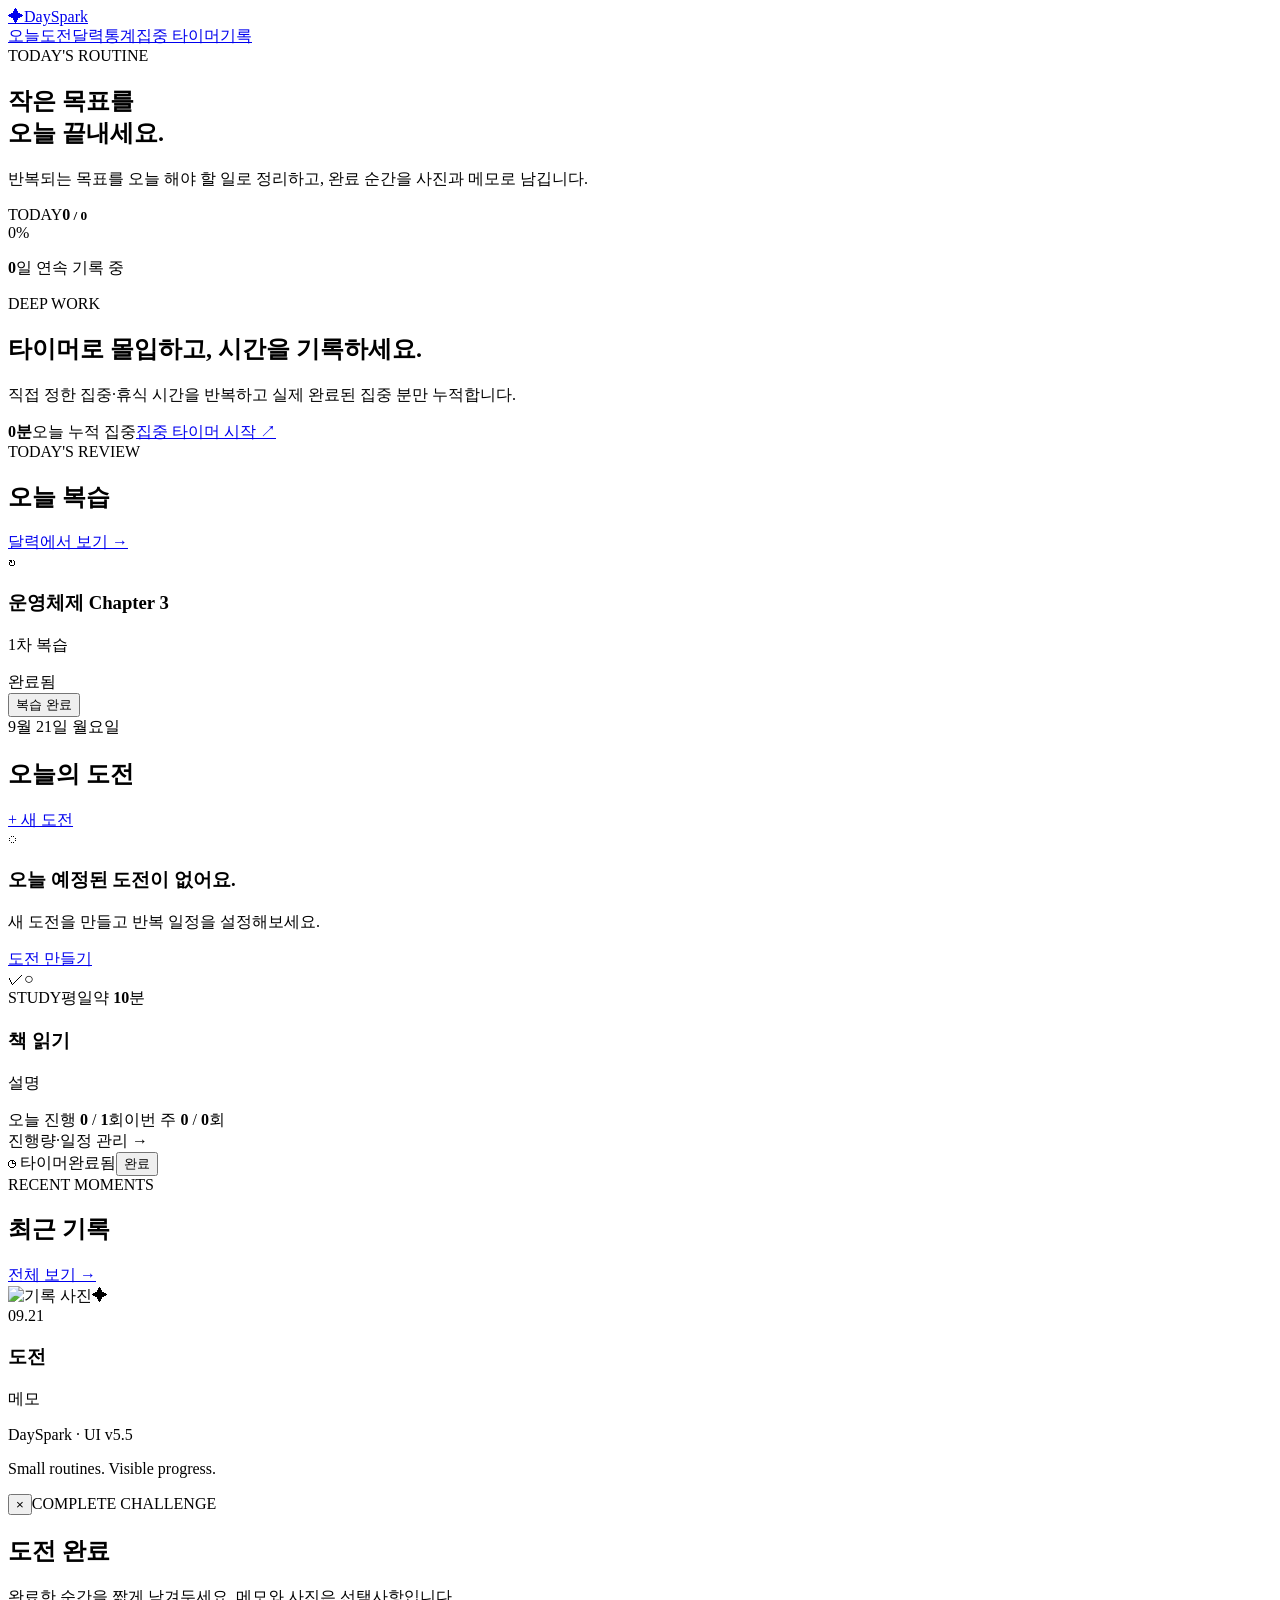
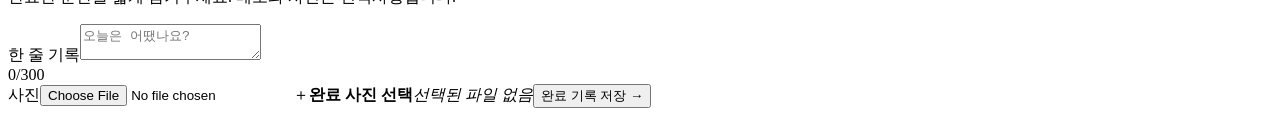
==== src/main/resources/templates/index.html @ d8df2449 "chore: import DaySpark v5.5 as-is Baseline snapshot of the v5.5 (Review Plan) release exactly as it " ====
<!DOCTYPE html>
<html lang="ko" xmlns:th="http://www.thymeleaf.org">
<head><meta charset="UTF-8"><meta name="viewport" content="width=device-width,initial-scale=1"><title>DaySpark — 오늘</title><meta name="dayspark-ui-version" content="dayspark-ui-5.5-review-plan"><link rel="stylesheet" th:href="@{/css/app.css(v=55)}"></head>
<body><div class="page-shell">
<header class="topbar"><a class="brand" href="/"><span class="brand-mark">✦</span><span>DaySpark</span></a><nav><a class="nav-link active" href="/">오늘</a><a class="nav-link" href="/challenges">도전</a><a class="nav-link" href="/calendar">달력</a><a class="nav-link" href="/stats">통계</a><a class="nav-link" href="/focus">집중 타이머</a><a class="nav-link" href="/history">기록</a></nav></header>
<main>
<section class="hero-grid"><div class="hero-copy"><span class="eyebrow">TODAY'S ROUTINE</span><h1>작은 목표를<br><span>오늘 끝내세요.</span></h1><p>반복되는 목표를 오늘 해야 할 일로 정리하고, 완료 순간을 사진과 메모로 남깁니다.</p></div>
<div class="progress-card"><div class="progress-top"><div><span class="stat-label">TODAY</span><strong><span th:text="${done}">0</span><small> / <span th:text="${total}">0</span></small></strong></div><div class="ring" th:style="'--p:'+${progress}"><span th:text="${progress}+'%'">0%</span></div></div><div class="progress-track"><span th:style="'width:'+${progress}+'%'"></span></div><p><b th:text="${streak}">0</b>일 연속 기록 중</p></div></section>
<div th:if="${success}" class="toast success" th:text="${success}"></div><div th:if="${error}" class="toast error" th:text="${error}"></div>
<section class="focus-promo"><div><span class="eyebrow">DEEP WORK</span><h2>타이머로 몰입하고, 시간을 기록하세요.</h2><p>직접 정한 집중·휴식 시간을 반복하고 실제 완료된 집중 분만 누적합니다.</p></div><div class="focus-promo-action"><strong th:text="${todayFocus}+'분'">0분</strong><span>오늘 누적 집중</span><a href="/focus" class="secondary-btn">집중 타이머 시작 ↗</a></div></section>
<section class="section-block" th:if="${!#lists.isEmpty(todayReviews)}"><div class="section-title-row"><div><span class="eyebrow">TODAY'S REVIEW</span><h2>오늘 복습</h2></div><a class="small-link" href="/calendar">달력에서 보기 →</a></div><div class="review-home-list"><article class="review-home-card" th:each="r:${todayReviews}" th:classappend="${r.completed} ? ' completed' : ''"><span class="review-home-icon" th:text="${r.completed ? '✓' : '↻'}">↻</span><div><h3 th:text="${r.dare.title}">운영체제 Chapter 3</h3><p th:text="${r.number} + '차 복습 · 기준일 +' + ${r.offsetDays} + '일'">1차 복습</p></div><span class="done-label" th:if="${r.completed}">완료됨</span><form th:unless="${r.completed}" th:action="@{'/challenges/'+${r.dare.id}+'/reviews/'+${r.offsetDays}+'/toggle'}" method="post"><input type="hidden" name="returnTo" value="home"><button class="primary-btn compact" type="submit">복습 완료</button></form></article></div></section>
<section class="section-block"><div class="section-title-row"><div><span class="eyebrow" th:text="${today}">9월 21일 월요일</span><h2>오늘의 도전</h2></div><a class="small-link" href="/challenges/new">+ 새 도전</a></div>
<div th:if="${#lists.isEmpty(todayDares)}" class="empty-card large-empty"><div>◌</div><h3>오늘 예정된 도전이 없어요.</h3><p>새 도전을 만들고 반복 일정을 설정해보세요.</p><a class="secondary-btn" href="/challenges/new">도전 만들기</a></div>
<div class="task-list" th:if="${!#lists.isEmpty(todayDares)}">
<article class="task-card" th:each="dare : ${todayDares}" th:classappend="${completedIds.contains(dare.id)} ? ' completed' : ''">
<div class="task-check"><span th:if="${completedIds.contains(dare.id)}">✓</span><span th:unless="${completedIds.contains(dare.id)}">○</span></div>
<div class="task-main"><div class="task-tags"><span class="category-mini" th:text="${dare.category}">STUDY</span><span th:text="${dare.repeatLabel}">평일</span><span>약 <b th:text="${dare.minutes}">10</b>분</span></div><h3 th:text="${dare.title}">책 읽기</h3><p th:text="${dare.description}">설명</p>
<div class="goal-inline"><span>오늘 진행 <b th:text="${dailyProgress[dare.id]}">0</b> / <b th:text="${dare.targetValue}">1</b><span th:text="${dare.targetUnit}">회</span></span><span th:if="${dare.weeklyTarget > 0}">이번 주 <b th:text="${weeklyCounts[dare.id]}">0</b> / <b th:text="${dare.weeklyTarget}">0</b>회</span></div>
<div class="goal-track"><span th:style="'width:'+${T(java.lang.Math).min(100, dailyProgress[dare.id]*100/dare.targetValue)}+'%'"></span></div>
<a class="inline-link" th:href="@{'/challenges/'+${dare.id}}">진행량·일정 관리 →</a></div>
<div class="task-action"><a class="ghost-btn" th:href="@{/focus(dareId=${dare.id})}">◷ 타이머</a><span th:if="${completedIds.contains(dare.id)}" class="done-label">완료됨</span><button th:unless="${completedIds.contains(dare.id)}" class="primary-btn compact complete-trigger" type="button" th:data-id="${dare.id}" th:data-title="${dare.title}">완료</button></div>
</article></div></section>
<section class="recent-section"><div class="section-title-row"><div><span class="eyebrow">RECENT MOMENTS</span><h2>최근 기록</h2></div><a class="small-link" href="/history">전체 보기 →</a></div><div class="history-grid" th:if="${!#lists.isEmpty(historyPreview)}"><article class="history-card" th:each="item:${historyPreview}"><div class="history-image" th:classappend="${item.imagePath == null} ? ' no-image' : ''"><img th:if="${item.imagePath != null}" th:src="${item.imagePath}" alt="기록 사진"><span th:if="${item.imagePath == null}">✦</span></div><div class="history-copy"><span th:text="${#temporals.format(item.challengeDate,'MM.dd')}">09.21</span><h3 th:text="${item.dare.title}">도전</h3><p th:text="${#strings.isEmpty(item.note) ? '메모 없이 완료했어요.' : item.note}">메모</p></div></article></div></section>
</main><footer><span>DaySpark · UI v5.5</span><p>Small routines. Visible progress.</p></footer></div>
<div id="completeModal" class="modal" aria-hidden="true"><div class="modal-card"><button id="closeModal" class="modal-close" type="button">×</button><span class="eyebrow">COMPLETE CHALLENGE</span><h2 id="modalTitle">도전 완료</h2><p class="modal-intro">완료한 순간을 짧게 남겨두세요. 메모와 사진은 선택사항입니다.</p><form action="/complete" method="post" enctype="multipart/form-data"><input type="hidden" name="dareId" id="dareId"><label class="field-label" for="note">한 줄 기록</label><textarea id="note" name="note" maxlength="300" placeholder="오늘은 어땠나요?"></textarea><div class="char-count"><span id="charCount">0</span>/300</div><label class="field-label">사진</label><label class="upload-box"><input id="image" name="image" type="file" accept="image/png,image/jpeg,image/webp,image/gif"><span class="upload-icon">＋</span><strong>완료 사진 선택</strong><em id="fileName">선택된 파일 없음</em></label><button class="primary-btn modal-submit" type="submit">완료 기록 저장 →</button></form></div></div>
<script th:src="@{/js/app.js}"></script></body></html>
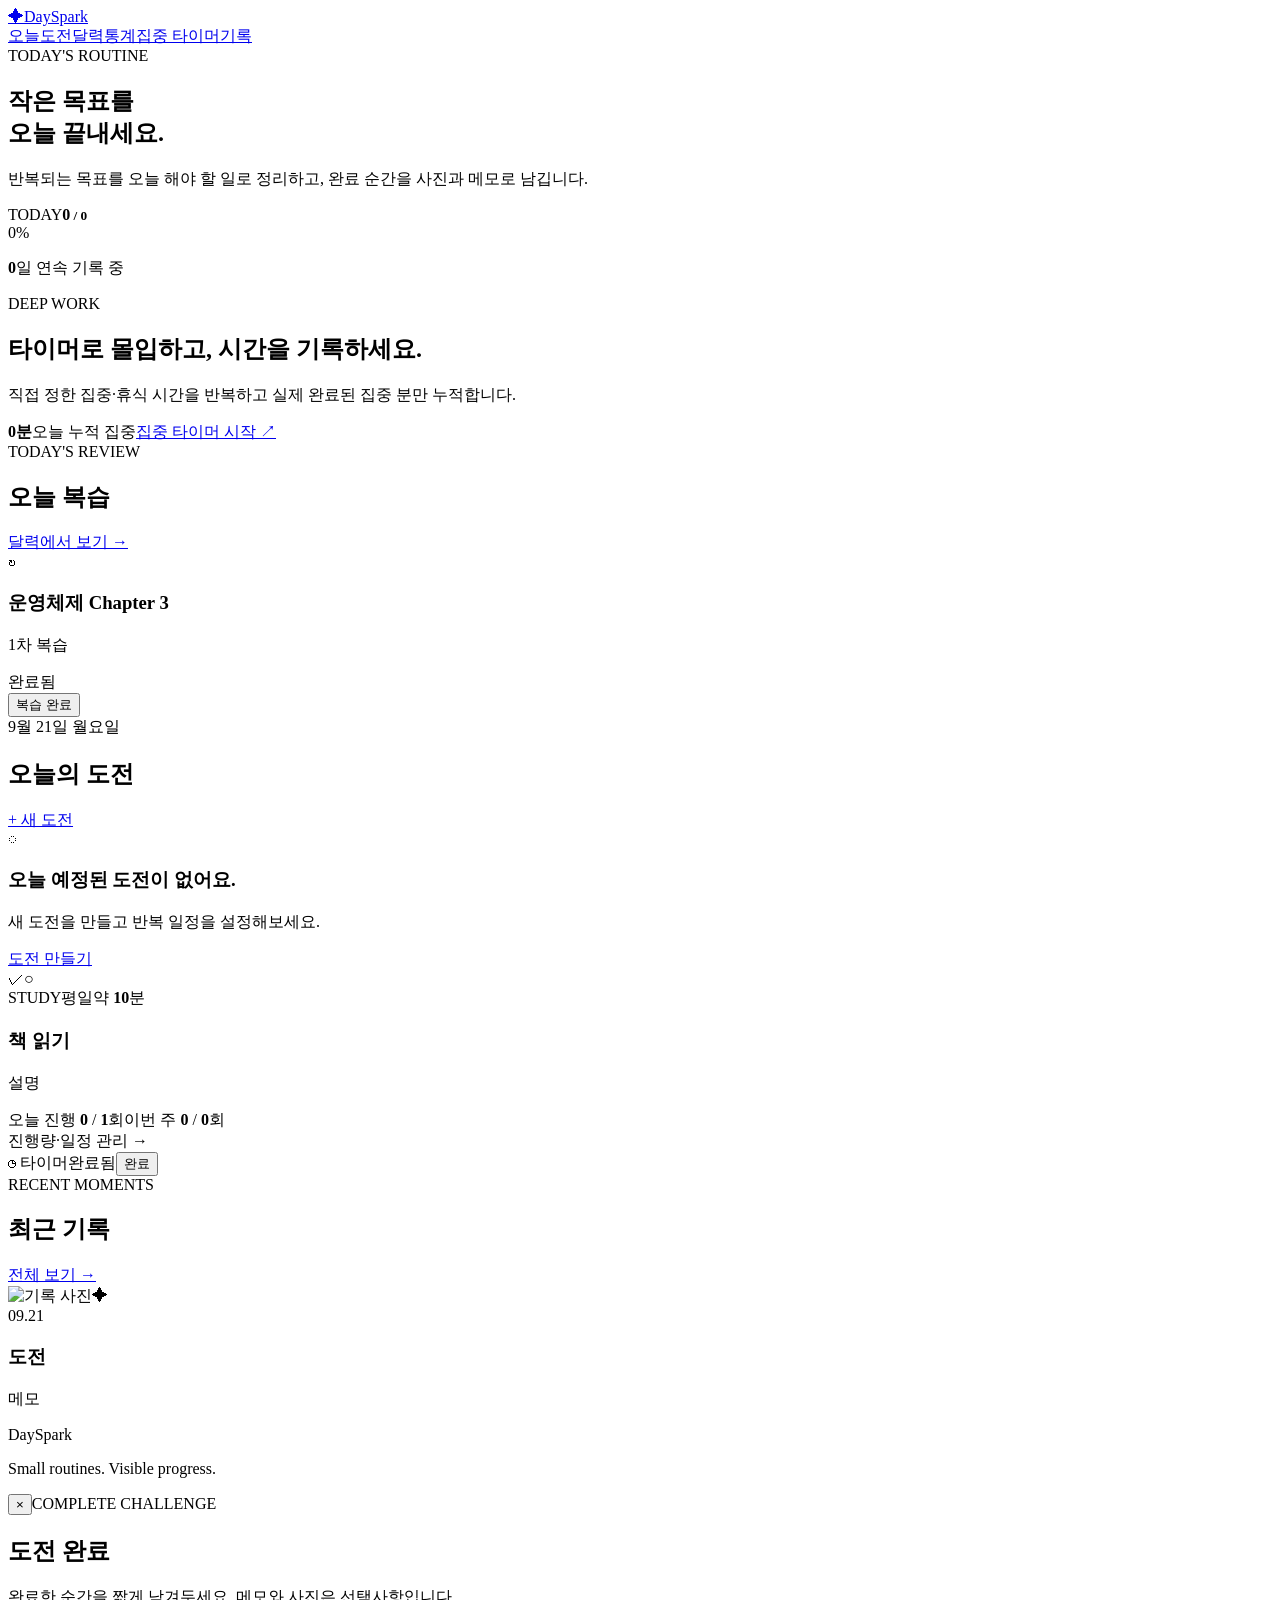
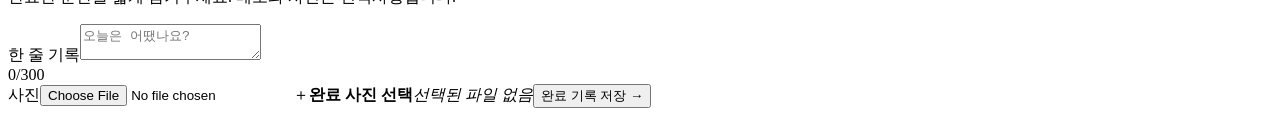
==== commit 98187cc0: "test: stop asserting a stale UI version string in the calendar test redesignedCalendarExposesMonthSu" ====
--- a/src/main/resources/templates/index.html
+++ b/src/main/resources/templates/index.html
@@ -1,6 +1,6 @@
 <!DOCTYPE html>
 <html lang="ko" xmlns:th="http://www.thymeleaf.org">
-<head><meta charset="UTF-8"><meta name="viewport" content="width=device-width,initial-scale=1"><title>DaySpark — 오늘</title><meta name="dayspark-ui-version" content="dayspark-ui-5.5-review-plan"><link rel="stylesheet" th:href="@{/css/app.css(v=55)}"></head>
+<head><meta charset="UTF-8"><meta name="viewport" content="width=device-width,initial-scale=1"><title>DaySpark — 오늘</title><link rel="stylesheet" th:href="@{/css/app.css(v=55)}"></head>
 <body><div class="page-shell">
 <header class="topbar"><a class="brand" href="/"><span class="brand-mark">✦</span><span>DaySpark</span></a><nav><a class="nav-link active" href="/">오늘</a><a class="nav-link" href="/challenges">도전</a><a class="nav-link" href="/calendar">달력</a><a class="nav-link" href="/stats">통계</a><a class="nav-link" href="/focus">집중 타이머</a><a class="nav-link" href="/history">기록</a></nav></header>
 <main>
@@ -21,6 +21,6 @@
 <div class="task-action"><a class="ghost-btn" th:href="@{/focus(dareId=${dare.id})}">◷ 타이머</a><span th:if="${completedIds.contains(dare.id)}" class="done-label">완료됨</span><button th:unless="${completedIds.contains(dare.id)}" class="primary-btn compact complete-trigger" type="button" th:data-id="${dare.id}" th:data-title="${dare.title}">완료</button></div>
 </article></div></section>
 <section class="recent-section"><div class="section-title-row"><div><span class="eyebrow">RECENT MOMENTS</span><h2>최근 기록</h2></div><a class="small-link" href="/history">전체 보기 →</a></div><div class="history-grid" th:if="${!#lists.isEmpty(historyPreview)}"><article class="history-card" th:each="item:${historyPreview}"><div class="history-image" th:classappend="${item.imagePath == null} ? ' no-image' : ''"><img th:if="${item.imagePath != null}" th:src="${item.imagePath}" alt="기록 사진"><span th:if="${item.imagePath == null}">✦</span></div><div class="history-copy"><span th:text="${#temporals.format(item.challengeDate,'MM.dd')}">09.21</span><h3 th:text="${item.dare.title}">도전</h3><p th:text="${#strings.isEmpty(item.note) ? '메모 없이 완료했어요.' : item.note}">메모</p></div></article></div></section>
-</main><footer><span>DaySpark · UI v5.5</span><p>Small routines. Visible progress.</p></footer></div>
+</main><footer><span>DaySpark</span><p>Small routines. Visible progress.</p></footer></div>
 <div id="completeModal" class="modal" aria-hidden="true"><div class="modal-card"><button id="closeModal" class="modal-close" type="button">×</button><span class="eyebrow">COMPLETE CHALLENGE</span><h2 id="modalTitle">도전 완료</h2><p class="modal-intro">완료한 순간을 짧게 남겨두세요. 메모와 사진은 선택사항입니다.</p><form action="/complete" method="post" enctype="multipart/form-data"><input type="hidden" name="dareId" id="dareId"><label class="field-label" for="note">한 줄 기록</label><textarea id="note" name="note" maxlength="300" placeholder="오늘은 어땠나요?"></textarea><div class="char-count"><span id="charCount">0</span>/300</div><label class="field-label">사진</label><label class="upload-box"><input id="image" name="image" type="file" accept="image/png,image/jpeg,image/webp,image/gif"><span class="upload-icon">＋</span><strong>완료 사진 선택</strong><em id="fileName">선택된 파일 없음</em></label><button class="primary-btn modal-submit" type="submit">완료 기록 저장 →</button></form></div></div>
 <script th:src="@{/js/app.js}"></script></body></html>
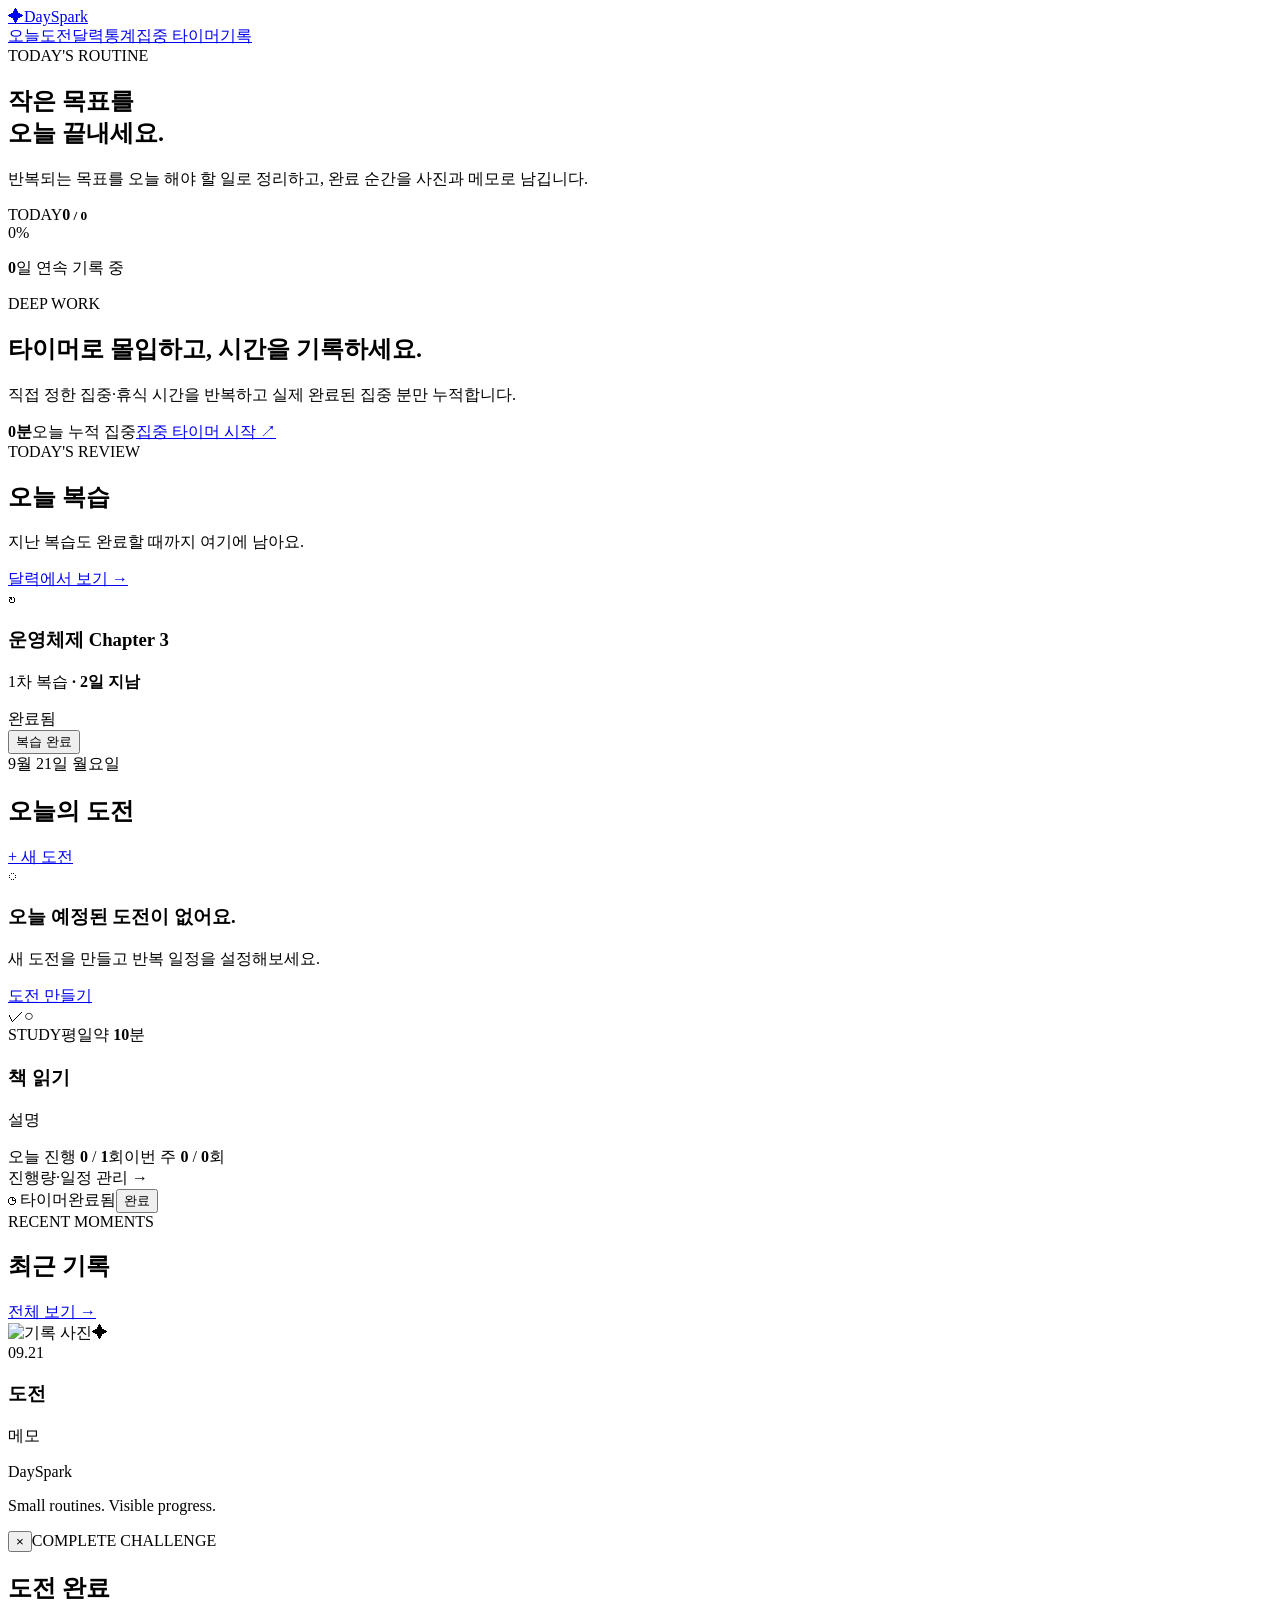
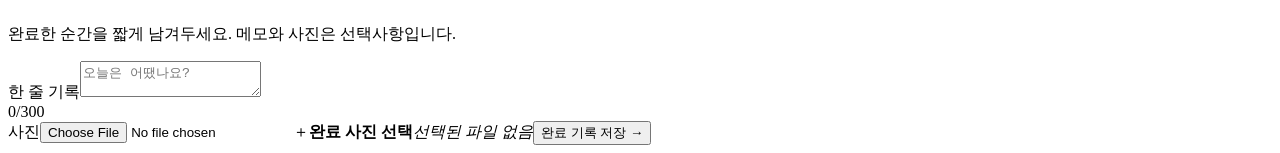
==== commit f37058d9: "Merge branch 'fix/overdue-reviews' Missed reviews no longer disappear from the home screen." ====
--- a/src/main/resources/templates/index.html
+++ b/src/main/resources/templates/index.html
@@ -8,7 +8,7 @@
 <div class="progress-card"><div class="progress-top"><div><span class="stat-label">TODAY</span><strong><span th:text="${done}">0</span><small> / <span th:text="${total}">0</span></small></strong></div><div class="ring" th:style="'--p:'+${progress}"><span th:text="${progress}+'%'">0%</span></div></div><div class="progress-track"><span th:style="'width:'+${progress}+'%'"></span></div><p><b th:text="${streak}">0</b>일 연속 기록 중</p></div></section>
 <div th:if="${success}" class="toast success" th:text="${success}"></div><div th:if="${error}" class="toast error" th:text="${error}"></div>
 <section class="focus-promo"><div><span class="eyebrow">DEEP WORK</span><h2>타이머로 몰입하고, 시간을 기록하세요.</h2><p>직접 정한 집중·휴식 시간을 반복하고 실제 완료된 집중 분만 누적합니다.</p></div><div class="focus-promo-action"><strong th:text="${todayFocus}+'분'">0분</strong><span>오늘 누적 집중</span><a href="/focus" class="secondary-btn">집중 타이머 시작 ↗</a></div></section>
-<section class="section-block" th:if="${!#lists.isEmpty(todayReviews)}"><div class="section-title-row"><div><span class="eyebrow">TODAY'S REVIEW</span><h2>오늘 복습</h2></div><a class="small-link" href="/calendar">달력에서 보기 →</a></div><div class="review-home-list"><article class="review-home-card" th:each="r:${todayReviews}" th:classappend="${r.completed} ? ' completed' : ''"><span class="review-home-icon" th:text="${r.completed ? '✓' : '↻'}">↻</span><div><h3 th:text="${r.dare.title}">운영체제 Chapter 3</h3><p th:text="${r.number} + '차 복습 · 기준일 +' + ${r.offsetDays} + '일'">1차 복습</p></div><span class="done-label" th:if="${r.completed}">완료됨</span><form th:unless="${r.completed}" th:action="@{'/challenges/'+${r.dare.id}+'/reviews/'+${r.offsetDays}+'/toggle'}" method="post"><input type="hidden" name="returnTo" value="home"><button class="primary-btn compact" type="submit">복습 완료</button></form></article></div></section>
+<section class="section-block" th:if="${!#lists.isEmpty(todayReviews)}"><div class="section-title-row"><div><span class="eyebrow">TODAY'S REVIEW</span><h2>오늘 복습</h2><p class="section-note">지난 복습도 완료할 때까지 여기에 남아요.</p></div><a class="small-link" href="/calendar">달력에서 보기 →</a></div><div class="review-home-list"><article class="review-home-card" th:each="r:${todayReviews}" th:classappend="${r.completed} ? ' completed' : ''"><span class="review-home-icon" th:text="${r.completed ? '✓' : '↻'}">↻</span><div><h3 th:text="${r.dare.title}">운영체제 Chapter 3</h3><p><span th:text="${r.number} + '차 복습 · 기준일 +' + ${r.offsetDays} + '일'">1차 복습</span><b class="review-overdue" th:if="${r.isOverdue(todayDate)}" th:text="' · ' + ${r.daysOverdue(todayDate)} + '일 지남'"> · 2일 지남</b></p></div><span class="done-label" th:if="${r.completed}">완료됨</span><form th:unless="${r.completed}" th:action="@{'/challenges/'+${r.dare.id}+'/reviews/'+${r.offsetDays}+'/toggle'}" method="post"><input type="hidden" name="returnTo" value="home"><button class="primary-btn compact" type="submit">복습 완료</button></form></article></div></section>
 <section class="section-block"><div class="section-title-row"><div><span class="eyebrow" th:text="${today}">9월 21일 월요일</span><h2>오늘의 도전</h2></div><a class="small-link" href="/challenges/new">+ 새 도전</a></div>
 <div th:if="${#lists.isEmpty(todayDares)}" class="empty-card large-empty"><div>◌</div><h3>오늘 예정된 도전이 없어요.</h3><p>새 도전을 만들고 반복 일정을 설정해보세요.</p><a class="secondary-btn" href="/challenges/new">도전 만들기</a></div>
 <div class="task-list" th:if="${!#lists.isEmpty(todayDares)}">
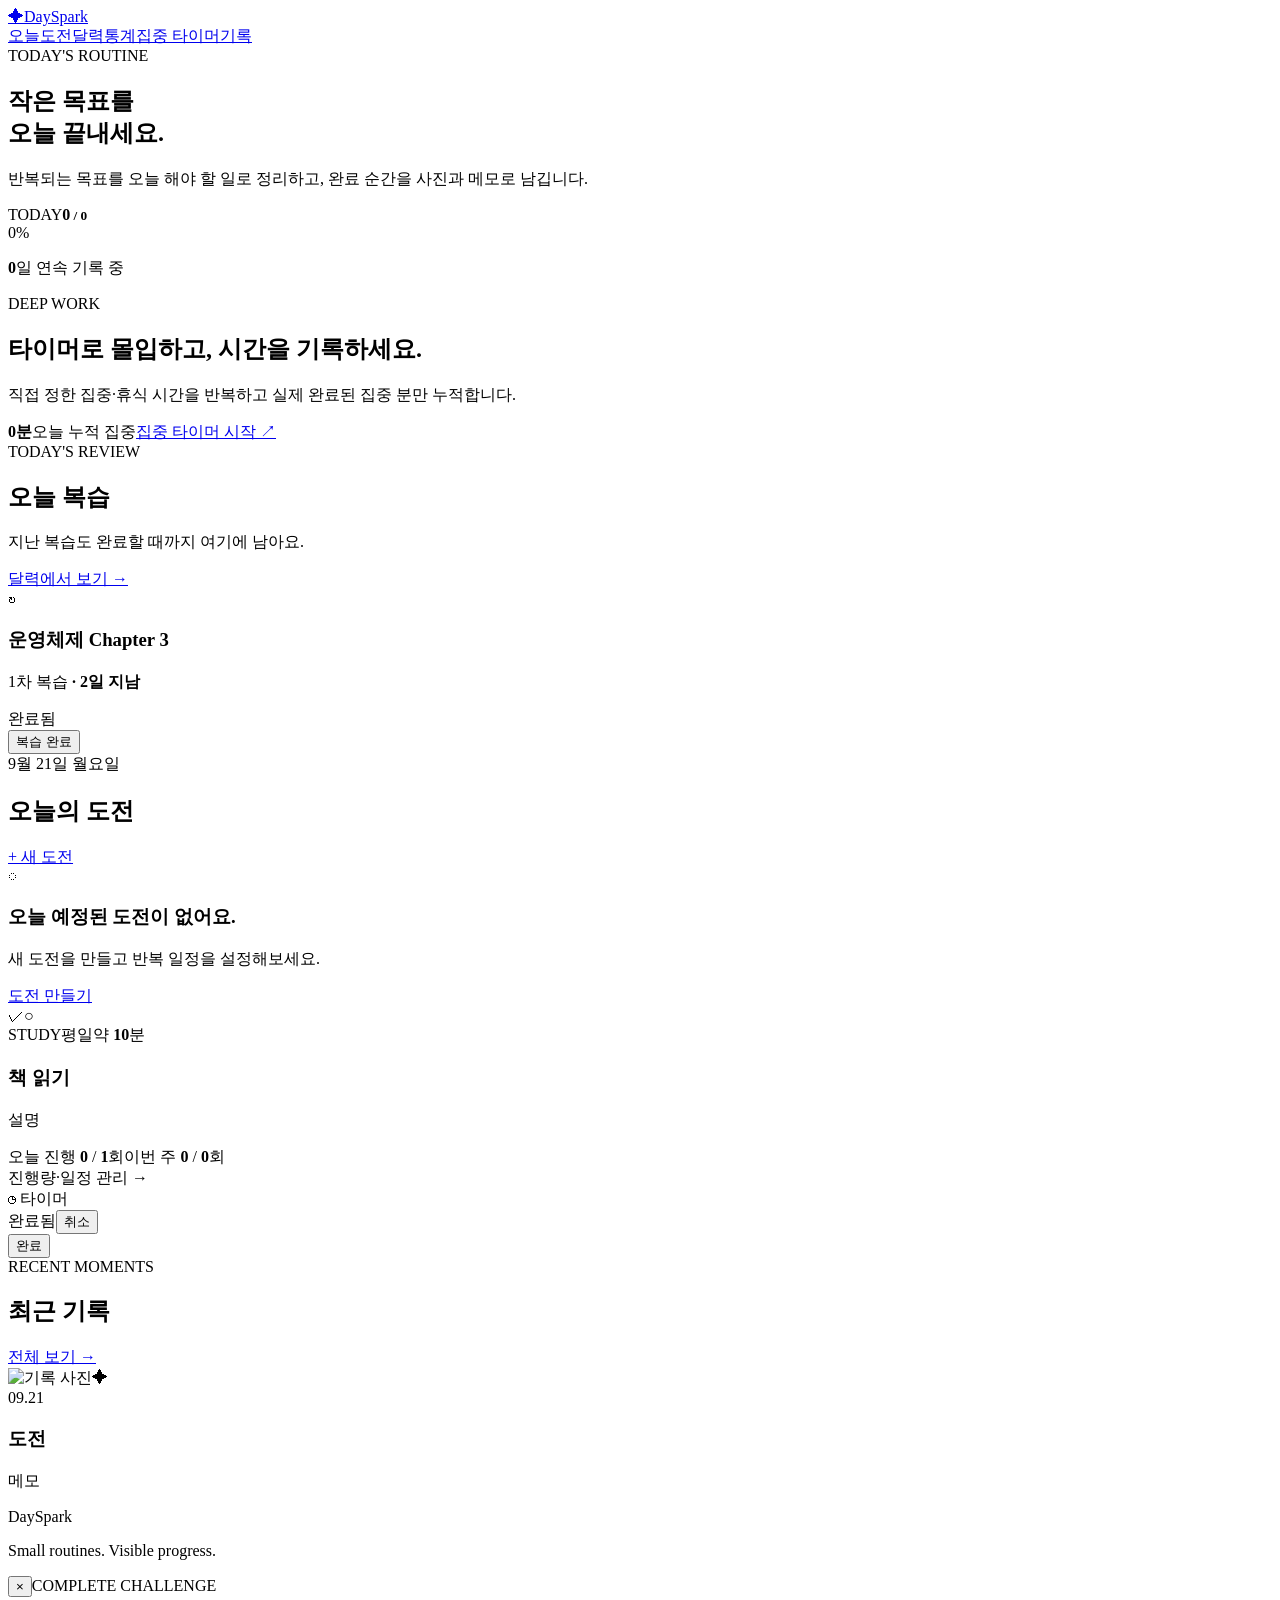
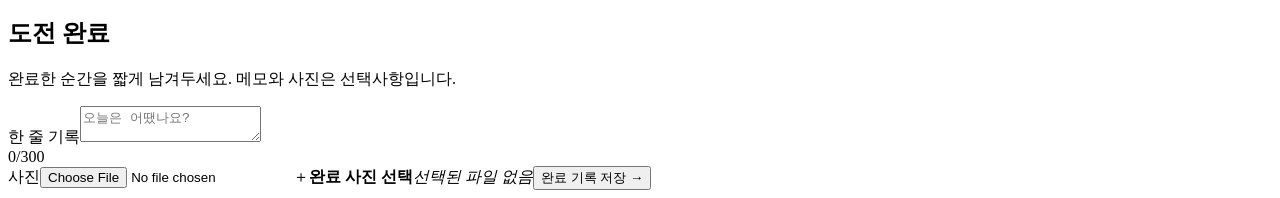
==== commit 68e4a19d: "Merge branch 'feat/undo-completion' Completions can be undone; photo storage has a single owner." ====
--- a/src/main/resources/templates/index.html
+++ b/src/main/resources/templates/index.html
@@ -18,7 +18,7 @@
 <div class="goal-inline"><span>오늘 진행 <b th:text="${dailyProgress[dare.id]}">0</b> / <b th:text="${dare.targetValue}">1</b><span th:text="${dare.targetUnit}">회</span></span><span th:if="${dare.weeklyTarget > 0}">이번 주 <b th:text="${weeklyCounts[dare.id]}">0</b> / <b th:text="${dare.weeklyTarget}">0</b>회</span></div>
 <div class="goal-track"><span th:style="'width:'+${T(java.lang.Math).min(100, dailyProgress[dare.id]*100/dare.targetValue)}+'%'"></span></div>
 <a class="inline-link" th:href="@{'/challenges/'+${dare.id}}">진행량·일정 관리 →</a></div>
-<div class="task-action"><a class="ghost-btn" th:href="@{/focus(dareId=${dare.id})}">◷ 타이머</a><span th:if="${completedIds.contains(dare.id)}" class="done-label">완료됨</span><button th:unless="${completedIds.contains(dare.id)}" class="primary-btn compact complete-trigger" type="button" th:data-id="${dare.id}" th:data-title="${dare.title}">완료</button></div>
+<div class="task-action"><a class="ghost-btn" th:href="@{/focus(dareId=${dare.id})}">◷ 타이머</a><form th:if="${completedIds.contains(dare.id)}" class="undo-form" action="/complete/undo" method="post" onsubmit="return confirm('오늘 완료 기록을 취소할까요? 남긴 메모와 사진도 삭제됩니다.');"><input type="hidden" name="dareId" th:value="${dare.id}"><span class="done-label">완료됨</span><button class="ghost-btn compact" type="submit">취소</button></form><button th:unless="${completedIds.contains(dare.id)}" class="primary-btn compact complete-trigger" type="button" th:data-id="${dare.id}" th:data-title="${dare.title}">완료</button></div>
 </article></div></section>
 <section class="recent-section"><div class="section-title-row"><div><span class="eyebrow">RECENT MOMENTS</span><h2>최근 기록</h2></div><a class="small-link" href="/history">전체 보기 →</a></div><div class="history-grid" th:if="${!#lists.isEmpty(historyPreview)}"><article class="history-card" th:each="item:${historyPreview}"><div class="history-image" th:classappend="${item.imagePath == null} ? ' no-image' : ''"><img th:if="${item.imagePath != null}" th:src="${item.imagePath}" alt="기록 사진"><span th:if="${item.imagePath == null}">✦</span></div><div class="history-copy"><span th:text="${#temporals.format(item.challengeDate,'MM.dd')}">09.21</span><h3 th:text="${item.dare.title}">도전</h3><p th:text="${#strings.isEmpty(item.note) ? '메모 없이 완료했어요.' : item.note}">메모</p></div></article></div></section>
 </main><footer><span>DaySpark</span><p>Small routines. Visible progress.</p></footer></div>
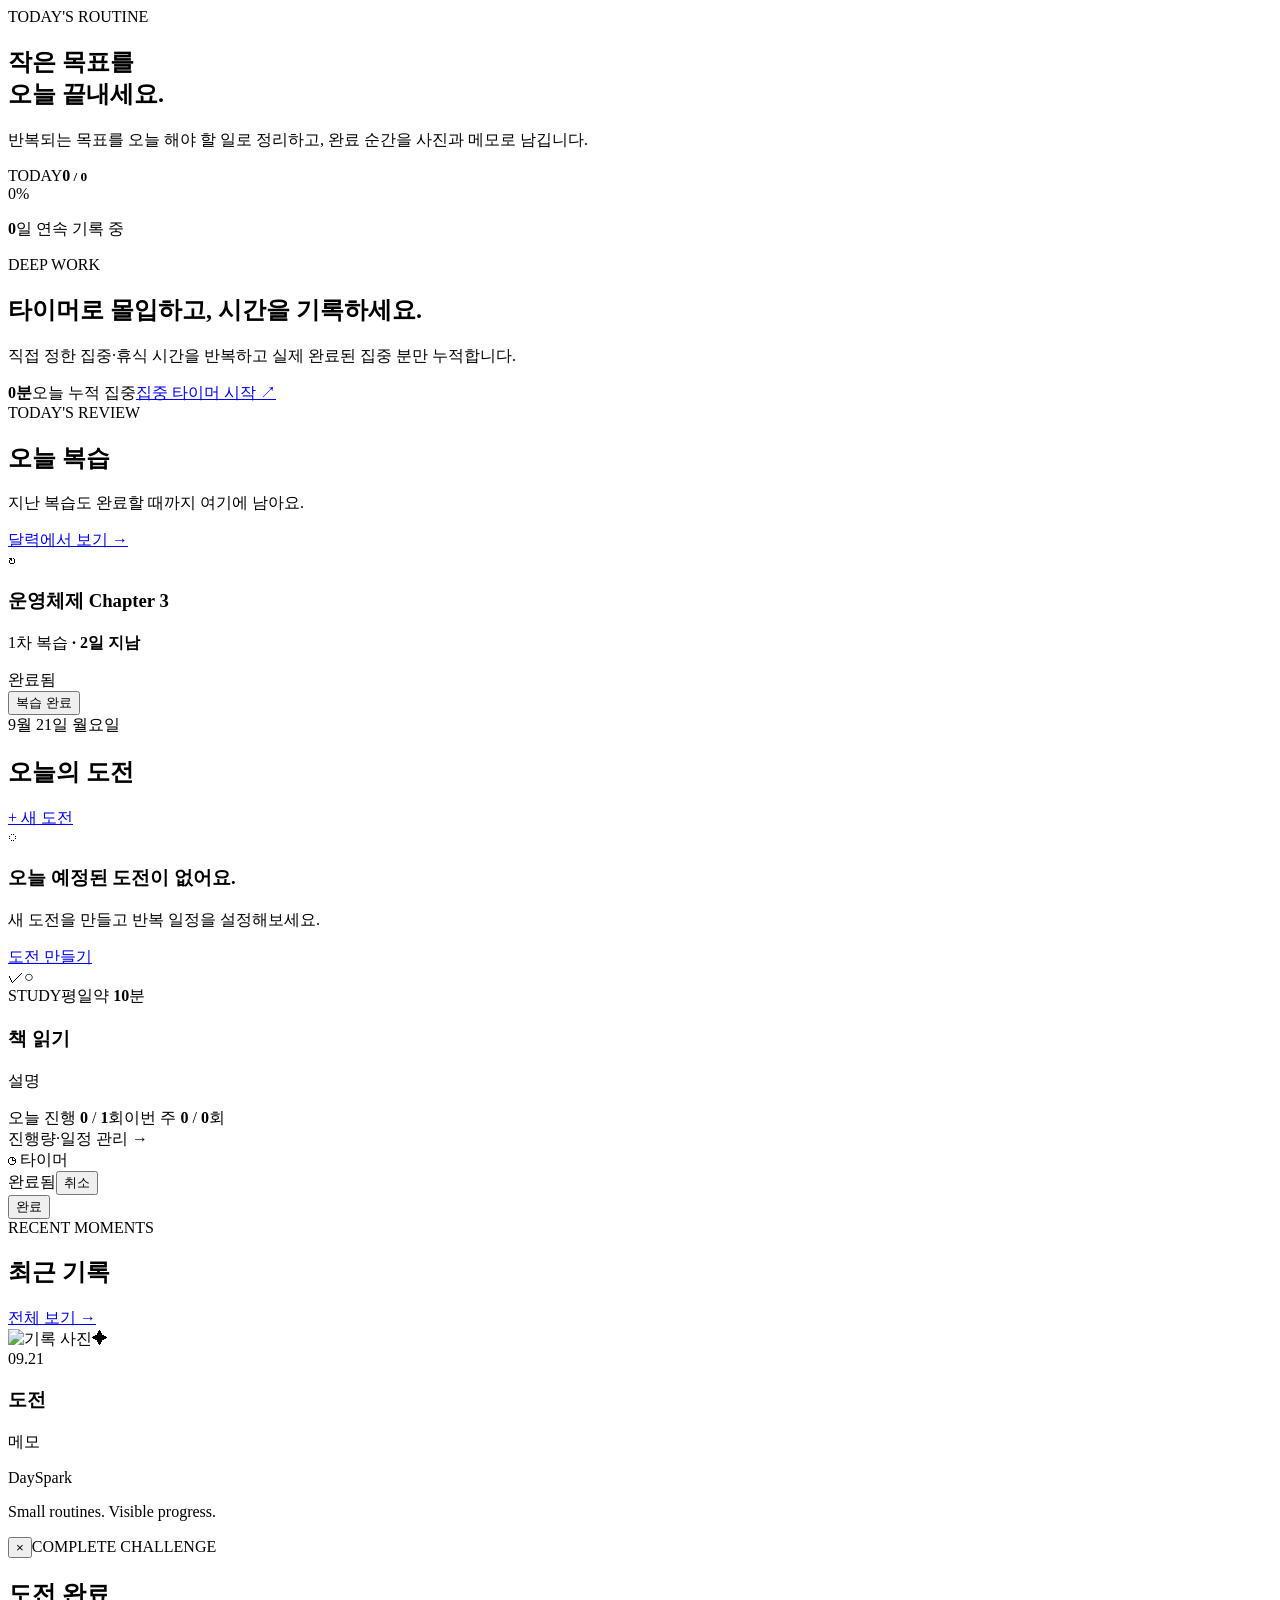
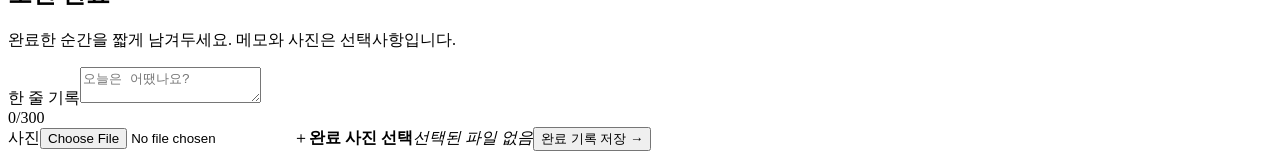
==== commit 3cf95529: "refactor: share the navigation bar as a Thymeleaf fragment The top bar was copy-pasted into 9 templa" ====
--- a/src/main/resources/templates/index.html
+++ b/src/main/resources/templates/index.html
@@ -1,8 +1,8 @@
 <!DOCTYPE html>
 <html lang="ko" xmlns:th="http://www.thymeleaf.org">
-<head><meta charset="UTF-8"><meta name="viewport" content="width=device-width,initial-scale=1"><title>DaySpark — 오늘</title><link rel="stylesheet" th:href="@{/css/app.css(v=55)}"></head>
+<head><meta charset="UTF-8"><meta name="viewport" content="width=device-width,initial-scale=1"><title>DaySpark — 오늘</title><link rel="stylesheet" th:href="@{/css/app.css(v=56)}"></head>
 <body><div class="page-shell">
-<header class="topbar"><a class="brand" href="/"><span class="brand-mark">✦</span><span>DaySpark</span></a><nav><a class="nav-link active" href="/">오늘</a><a class="nav-link" href="/challenges">도전</a><a class="nav-link" href="/calendar">달력</a><a class="nav-link" href="/stats">통계</a><a class="nav-link" href="/focus">집중 타이머</a><a class="nav-link" href="/history">기록</a></nav></header>
+<header th:replace="~{fragments/layout :: topbar('home')}"></header>
 <main>
 <section class="hero-grid"><div class="hero-copy"><span class="eyebrow">TODAY'S ROUTINE</span><h1>작은 목표를<br><span>오늘 끝내세요.</span></h1><p>반복되는 목표를 오늘 해야 할 일로 정리하고, 완료 순간을 사진과 메모로 남깁니다.</p></div>
 <div class="progress-card"><div class="progress-top"><div><span class="stat-label">TODAY</span><strong><span th:text="${done}">0</span><small> / <span th:text="${total}">0</span></small></strong></div><div class="ring" th:style="'--p:'+${progress}"><span th:text="${progress}+'%'">0%</span></div></div><div class="progress-track"><span th:style="'width:'+${progress}+'%'"></span></div><p><b th:text="${streak}">0</b>일 연속 기록 중</p></div></section>
